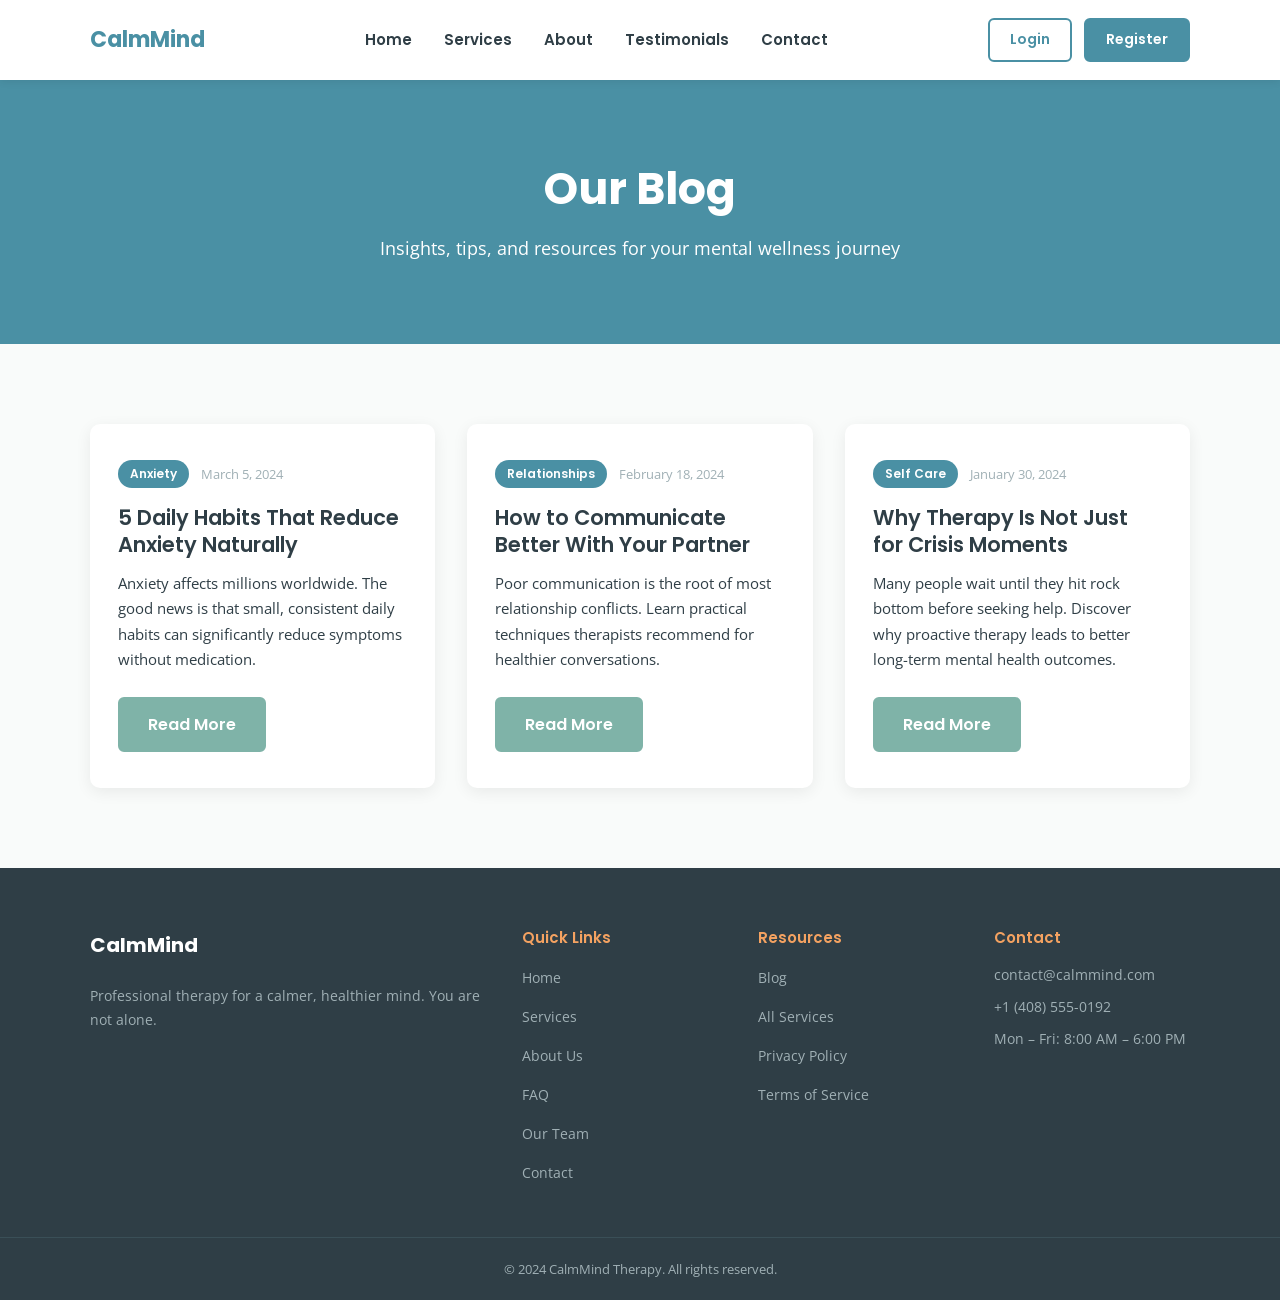
==== blog.html @ da73795f "first commit" ====
<!doctype html>
<html lang="en">
  <head>
    <meta charset="UTF-8" />
    <meta name="viewport" content="width=device-width, initial-scale=1.0" />
    <title>CalmMind Therapy</title>
    <link rel="stylesheet" href="css/styles.css" />
  </head>
  <body>
    <!--NAVBAR-->
    <nav class="navbar">
      <div class="container navbar-inner">
        <a href="index.html" class="logo">CalmMind</a>
        <button class="hamburger" id="hamburger">
          <span></span>
          <span></span>
          <span></span>
        </button>
        <ul class="nav-links" id="nav-links">
          <li><a href="index.html#home">Home</a></li>
          <li><a href="index.html#services">Services</a></li>
          <li><a href="index.html#about">About</a></li>
          <li><a href="index.html#testimonials">Testimonials</a></li>
          <li><a href="index.html#contact">Contact</a></li>
        </ul>
        <div class="nav-auth">
          <a href="#" class="btn-auth btn-login">Login</a>
          <a href="#" class="btn-auth btn-register">Register</a>
        </div>
      </div>
    </nav>

    <!-- PAGE HERO -->
    <section class="page-hero">
      <div class="container">
        <h1>Our Blog</h1>
        <p>Insights, tips, and resources for your mental wellness journey</p>
      </div>
    </section>

    <!-- BLOG POSTS -->
    <section class="section">
      <div class="container">
        <div class="blog-grid">
          <article class="blog-card">
            <div class="blog-meta">
              <span class="blog-tag">Anxiety</span>
              <span class="blog-date">March 5, 2024</span>
            </div>
            <h3>5 Daily Habits That Reduce Anxiety Naturally</h3>
            <p>
              Anxiety affects millions worldwide. The good news is that small,
              consistent daily habits can significantly reduce symptoms without
              medication.
            </p>
            <a href="#" class="btn btn-primary">Read More</a>
          </article>

          <article class="blog-card">
            <div class="blog-meta">
              <span class="blog-tag">Relationships</span>
              <span class="blog-date">February 18, 2024</span>
            </div>
            <h3>How to Communicate Better With Your Partner</h3>
            <p>
              Poor communication is the root of most relationship conflicts.
              Learn practical techniques therapists recommend for healthier
              conversations.
            </p>
            <a href="#" class="btn btn-primary">Read More</a>
          </article>

          <article class="blog-card">
            <div class="blog-meta">
              <span class="blog-tag">Self Care</span>
              <span class="blog-date">January 30, 2024</span>
            </div>
            <h3>Why Therapy Is Not Just for Crisis Moments</h3>
            <p>
              Many people wait until they hit rock bottom before seeking help.
              Discover why proactive therapy leads to better long-term mental
              health outcomes.
            </p>
            <a href="#" class="btn btn-primary">Read More</a>
          </article>
        </div>
      </div>
    </section>
    <!-- FOOTER -->
    <footer class="footer">
      <div class="container footer-inner">
        <div class="footer-brand">
          <a href="index.html" class="logo">CalmMind</a>
          <p>
            Professional therapy for a calmer, healthier mind. You are not
            alone.
          </p>
        </div>

        <div class="footer-links">
          <h3>Quick Links</h3>
          <ul>
            <li><a href="index.html#home">Home</a></li>
            <li><a href="services.html">Services</a></li>
            <li><a href="index.html#about">About Us</a></li>
            <li><a href="index.html#faq">FAQ</a></li>
            <li><a href="index.html#team">Our Team</a></li>
            <li><a href="index.html#contact">Contact</a></li>
          </ul>
        </div>

        <div class="footer-links">
          <h3>Resources</h3>
          <ul>
            <li><a href="blog.html">Blog</a></li>
            <li><a href="services.html">All Services</a></li>
            <li><a href="privacy.html">Privacy Policy</a></li>
            <li><a href="terms.html">Terms of Service</a></li>
          </ul>
        </div>

        <div class="footer-contact">
          <h3>Contact</h3>
          <p>contact@calmmind.com</p>
          <p>+1 (408) 555-0192</p>
          <p>Mon – Fri: 8:00 AM – 6:00 PM</p>
        </div>
      </div>
      <div class="footer-bottom">
        <p>© 2024 CalmMind Therapy. All rights reserved.</p>
      </div>
    </footer>

    <script src="js/script.js"></script>
  </body>
</html>
---- css/styles.css ----
/*GOOGLE FONTS*/
@import url('https://fonts.googleapis.com/css2?family=Poppins:wght@400;600;700&family=Open+Sans:wght@400;600&display=swap');

/*CSS VARIABLES*/
:root {
    --primary:   #4A90A4;
    --secondary:  #7FB3A8;
    --accent:     #F4A261;
    --bg:         #F9FBFA;
    --text:       #2F3E46;
    --white:      #FFFFFF;

    --font-heading: 'Poppins', sans-serif;
    --font-body:    'Open Sans', sans-serif;
}

/*RESET*/
* {
    margin: 0;
    padding: 0;
    box-sizing: border-box;
}

/*BASE*/
body {
    font-family: var(--font-body);
    background-color: var(--bg);
    color: var(--text);
    font-size: 17px;
    line-height: 1.7;
}

/*TYPOGRAPHY*/
h1, h2, h3 {
    font-family: var(--font-heading);
    color: var(--text);
    line-height: 1.3;
}

h1 { font-size: 44px; font-weight: 700; }
h2 { font-size: 30px; font-weight: 600; }
h3 { font-size: 21px; font-weight: 600; }

p  { font-size: 17px; margin-bottom: 1rem; }

small, .small-text { font-size: 14px; }

/* BUTTONS*/
.btn {
  display: inline-block;
  padding: 12px 28px;
  border-radius: 6px;
  font-family: var(--font-heading);
  font-size: 16px;
  font-weight: 600;
  cursor: pointer;
  text-decoration: none;
  border: none;
  transition: background-color 0.3s ease;
}

.btn-primary {
  background-color: var(--secondary);
  color: var(--white);
  border: 2px solid var(--secondary);
}

.btn-primary:hover {
  background-color: transparent;
  color: var(--white);
  border-color: var(--white);
}

/* LAYOUT UTILITIES*/
.container {
  width: 90%;
  max-width: 1100px;
  margin: 0 auto;
}

.section {
  padding: 80px 0;
}

.section-title {
  text-align: center;
  margin-bottom: 48px;
}

.section-title h2 {
  margin-bottom: 12px;
}

.section-title p {
  color: var(--secondary);
  font-size: 17px;
}

/*NAVBAR*/
.navbar {
  background-color: var(--white);
  padding: 18px 0;
  position: sticky;
  top: 0;
  z-index: 100;
  box-shadow: 0 2px 8px rgba(0, 0, 0, 0.07);
}

.navbar-inner {
  display: flex;
  justify-content: space-between;
  align-items: center;
}

.logo {
  font-family: var(--font-heading);
  font-size: 22px;
  font-weight: 700;
  color: var(--primary);
  text-decoration: none;
}

.nav-links {
  display: flex;
  gap: 32px;
  list-style: none;
}

.nav-links a {
  text-decoration: none;
  color: var(--text);
  font-family: var(--font-heading);
  font-size: 15px;
  font-weight: 600;
  transition: color 0.3s ease;
}

.nav-links a:hover {
  color: var(--accent);
}

/* ===== NAV AUTH ===== */
.nav-auth {
  display: flex;
  gap: 12px;
  align-items: center;
}

.btn-auth {
  font-family: var(--font-heading);
  font-size: 14px;
  font-weight: 600;
  padding: 8px 20px;
  border-radius: 6px;
  text-decoration: none;
  transition: all 0.3s ease;
}

.btn-login {
  color: var(--primary);
  border: 2px solid var(--primary);
}

.btn-login:hover {
  background-color: var(--primary);
  color: var(--white);
}

.btn-register {
  background-color: var(--primary);
  color: var(--white);
  border: 2px solid var(--primary);
}

.btn-register:hover {
  background-color: var(--secondary);
  border-color: var(--secondary);
}

.hamburger {
  display: none;
}

/*HERO*/
.hero {
  background-color: var(--primary);
  padding: 80px 0;
  text-align: center;
}

.hero-icon {
  font-size: 64px;
  margin-bottom: 20px;
}

.hero h1 {
  color: var(--white);
  margin-bottom: 20px;
}

.hero h1 span {
  color: var(--accent);
}

.hero p {
  color: var(--white);
  font-size: 18px;
  margin-bottom: 40px;
  max-width: 620px;
  margin-left: auto;
  margin-right: auto;
}

.hero-buttons {
  display: flex;
  justify-content: center;
  gap: 16px;
  flex-wrap: wrap;
}

.btn-outline {
  background-color: transparent;
  color: var(--white);
  border: 2px solid var(--white);
}

.btn-outline:hover {
  background-color: var(--white);
  color: var(--primary);
}

.btn-accent {
  background-color: var(--accent);
  color: var(--white);
  border: 2px solid var(--accent);
}

.btn-accent:hover {
  background-color: transparent;
  color: var(--white);
}

/*SERVICES*/
.services-grid {
  display: grid;
  grid-template-columns: repeat(3, 1fr);
  gap: 32px;
}

.service-card {
  background-color: var(--white);
  border-radius: 10px;
  padding: 36px 28px;
  text-align: center;
  box-shadow: 0 4px 16px rgba(0,0,0,0.07);
  transition: transform 0.3s ease;
}

.service-card:hover {
  transform: translateY(-6px);
}

.service-card h3 {
  margin-bottom: 16px;
  color: var(--primary);
}

.service-card p {
  margin-bottom: 24px;
}

/* ABOUT */
.about-inner {
  display: flex;
  align-items: center;
  gap: 60px;
}

.about-text h2 {
  margin-bottom: 20px;
  color: var(--primary);
}

.about-text p {
  margin-bottom: 16px;
}

.about-stats {
  display: grid;
  grid-template-columns: repeat(2, 1fr);
  gap: 24px;
  min-width: 260px;
}

.stat {
  background-color: var(--white);
  border-radius: 10px;
  padding: 24px;
  text-align: center;
  box-shadow: 0 4px 12px rgba(0,0,0,0.07);
}

.stat h3 {
  color: var(--primary);
  font-size: 28px;
  margin-bottom: 6px;
}

.stat p {
  margin: 0;
  font-size: 14px;
}

/* TESTIMONIALS */
.testimonials-grid {
  display: grid;
  grid-template-columns: repeat(3, 1fr);
  gap: 32px;
}

.testimonial-card {
  background-color: var(--white);
  border-radius: 10px;
  padding: 36px 28px;
  box-shadow: 0 4px 16px rgba(0,0,0,0.07);
  border-left: 4px solid var(--accent);
}

.testimonial-card p {
  font-style: italic;
  margin-bottom: 16px;
}

.testimonial-card span {
  font-weight: 600;
  color: var(--primary);
  font-size: 14px;
}

/* ===== TEAM ===== */
.team-grid {
  display: grid;
  grid-template-columns: repeat(4, 1fr);
  gap: 32px;
}

.team-card {
  background-color: var(--white);
  border-radius: 10px;
  padding: 28px 20px;
  text-align: center;
  box-shadow: 0 4px 16px rgba(0,0,0,0.07);
  transition: transform 0.3s ease;
}

.team-card:hover {
  transform: translateY(-6px);
}

.team-card img {
  width: 90px;
  height: 90px;
  border-radius: 50%;
  object-fit: cover;
  margin-bottom: 16px;
  background-color: var(--bg);
  border: 3px solid var(--primary);
}

.team-card h3 {
  font-size: 16px;
  margin-bottom: 6px;
}

.team-role {
  display: block;
  font-size: 13px;
  color: var(--primary);
  font-weight: 600;
  margin-bottom: 10px;
}

.team-card p {
  font-size: 13px;
  color: #6b8a90;
  margin: 0;
}

/* ===== FAQ ===== */
.faq-list {
  max-width: 780px;
  margin: 0 auto;
}

.faq-item {
  background-color: var(--white);
  border-radius: 8px;
  margin-bottom: 16px;
  box-shadow: 0 2px 8px rgba(0,0,0,0.06);
  overflow: hidden;
}

.faq-question {
  width: 100%;
  background: none;
  border: none;
  padding: 20px 24px;
  text-align: left;
  font-family: var(--font-heading);
  font-size: 16px;
  font-weight: 600;
  color: var(--text);
  cursor: pointer;
  display: flex;
  justify-content: space-between;
  align-items: center;
  transition: color 0.3s ease;
}

.faq-question::after {
  content: '+';
  font-size: 22px;
  color: var(--primary);
  transition: transform 0.3s ease;
}

.faq-question.active {
  color: var(--primary);
}

.faq-question.active::after {
  transform: rotate(45deg);
}

.faq-answer {
  max-height: 0;
  overflow: hidden;
  transition: max-height 0.4s ease, padding 0.3s ease;
  padding: 0 24px;
}

.faq-answer.open {
  max-height: 300px;
  padding: 0 24px 20px;
}

.faq-answer p {
  font-size: 15px;
  line-height: 1.8;
  margin: 0;
}

.faq-answer a {
  color: var(--primary);
  font-weight: 600;
  text-decoration: none;
}

.faq-answer a:hover {
  color: var(--accent);
}

/* ===== CONTACT ===== */
.contact-inner {
  display: flex;
  gap: 60px;
  align-items: flex-start;
}

.contact-info {
  min-width: 280px;
}

.contact-info h3 {
  color: var(--primary);
  margin-bottom: 12px;
}

.contact-info > p {
  margin-bottom: 28px;
  font-size: 15px;
}

.contact-detail {
  display: flex;
  flex-direction: column;
  margin-bottom: 20px;
}

.detail-label {
  font-weight: 600;
  font-size: 14px;
  color: var(--accent);
  margin-bottom: 4px;
}

.contact-detail span:last-child {
  font-size: 15px;
  line-height: 1.6;
}

.contact-form {
  flex: 1;
}

.form-group {
  margin-bottom: 24px;
}

.form-group label {
  display: block;
  font-weight: 600;
  margin-bottom: 8px;
  font-size: 15px;
}

.form-group input,
.form-group select,
.form-group textarea {
  width: 100%;
  padding: 12px 16px;
  border: 1px solid #ccc;
  border-radius: 6px;
  font-family: var(--font-body);
  font-size: 15px;
  color: var(--text);
  background-color: var(--white);
  transition: border-color 0.3s ease;
}

.form-group input:focus,
.form-group select:focus,
.form-group textarea:focus {
  outline: none;
  border-color: var(--primary);
}

/* FOOTER */
.footer {
  background-color: var(--text);
  color: var(--white);
  padding: 60px 0 0;
}

.footer-inner {
  display: grid;
  grid-template-columns: 2fr 1fr 1fr 1fr;
  gap: 40px;
  padding-bottom: 40px;
}

.footer-brand .logo {
  color: var(--white);
  font-size: 20px;
  margin-bottom: 12px;
  display: inline-block;
}

.footer-brand p {
  font-size: 14px;
  color: #a0b0b5;
  margin-top: 10px;
}

.footer-links h3,
.footer-contact h3 {
  color: var(--accent);
  font-size: 15px;
  margin-bottom: 16px;
}

.footer-links ul {
  list-style: none;
}

.footer-links ul li {
  margin-bottom: 10px;
}

.footer-links a {
  text-decoration: none;
  color: #a0b0b5;
  font-size: 14px;
  transition: color 0.3s ease;
}

.footer-links a:hover {
  color: var(--white);
}

.footer-contact p {
  color: #a0b0b5;
  font-size: 14px;
  margin-bottom: 8px;
}

.footer-bottom {
  border-top: 1px solid #3a4f57;
  text-align: center;
  padding: 20px 0;
}

.footer-bottom p {
  font-size: 13px;
  color: #a0b0b5;
  margin: 0;
}

/* ===== PAGE HERO ===== */
.page-hero {
  background-color: var(--primary);
  padding: 80px 0;
  text-align: center;
}

.page-hero h1 {
  color: var(--white);
  margin-bottom: 16px;
}

.page-hero p {
  color: var(--white);
  font-size: 18px;
  margin: 0;
}

/* SERVICE DETAIL CARDS */
.service-detail-card {
  display: flex;
  justify-content: space-between;
  align-items: flex-start;
  background-color: var(--white);
  border-radius: 10px;
  padding: 48px;
  margin-bottom: 32px;
  box-shadow: 0 4px 16px rgba(0,0,0,0.07);
  gap: 40px;
}

.service-detail-text h2 {
  color: var(--primary);
  margin-bottom: 16px;
}

.service-detail-text p {
  margin-bottom: 16px;
}

.service-detail-text ul {
  margin: 0 0 24px 20px;
}

.service-detail-text ul li {
  margin-bottom: 8px;
  font-size: 15px;
}

.service-detail-tag {
  min-width: 120px;
  text-align: center;
}

.service-detail-tag span {
  background-color: var(--bg);
  color: var(--primary);
  font-family: var(--font-heading);
  font-weight: 700;
  font-size: 13px;
  padding: 8px 20px;
  border-radius: 20px;
  border: 2px solid var(--primary);
}

/* BLOG */
.blog-grid {
  display: grid;
  grid-template-columns: repeat(3, 1fr);
  gap: 32px;
}

.blog-card {
  background-color: var(--white);
  border-radius: 10px;
  padding: 36px 28px;
  box-shadow: 0 4px 16px rgba(0,0,0,0.07);
  transition: transform 0.3s ease;
}

.blog-card:hover {
  transform: translateY(-6px);
}

.blog-meta {
  display: flex;
  align-items: center;
  gap: 12px;
  margin-bottom: 16px;
}

.blog-tag {
  background-color: var(--primary);
  color: var(--white);
  font-size: 12px;
  font-weight: 600;
  padding: 4px 12px;
  border-radius: 20px;
  font-family: var(--font-heading);
}

.blog-date {
  font-size: 13px;
  color: #a0b0b5;
}

.blog-card h3 {
  color: var(--text);
  margin-bottom: 12px;
}

.blog-card p {
  margin-bottom: 24px;
  font-size: 15px;
}

/* LEGAL */
.legal-content {
  max-width: 780px;
  margin: 0 auto;
}

.legal-content h2 {
  color: var(--primary);
  margin-bottom: 12px;
  margin-top: 40px;
  font-size: 22px;
}

.legal-content h2:first-child {
  margin-top: 0;
}

.legal-content p {
  font-size: 16px;
  line-height: 1.8;
}

/* ===== RESPONSIVE ===== */

/* ===== TABLET (768px–1024px) ===== */
@media (max-width: 1024px) and (min-width: 769px) {

  .services-grid {
    grid-template-columns: repeat(2, 1fr);
  }

  .team-grid {
    grid-template-columns: repeat(2, 1fr);
  }

  .testimonials-grid {
    grid-template-columns: repeat(2, 1fr);
  }

  .footer-inner {
    grid-template-columns: 1fr 1fr;
    gap: 32px;
  }
}

/*MOBILE PHONES*/
@media (max-width: 768px) {

  /* TYPOGRAPHY */
  h1 { font-size: 32px; }
  h2 { font-size: 24px; }
  h3 { font-size: 18px; }

  /* NAVBAR */
  .nav-links {
    display: none;
  }

  /* AUTH BUTTONS */
  .nav-auth {
    display: none;
  }

  /* HAMBURGER */
  .hamburger {
    display: flex;
    flex-direction: column;
    gap: 5px;
    background: none;
    border: none;
    cursor: pointer;
    padding: 4px;
  }

  .hamburger span {
    display: block;
    width: 25px;
    height: 3px;
    background-color: var(--primary);
    border-radius: 3px;
  }

  .nav-links.open {
    display: flex;
    flex-direction: column;
    position: absolute;
    top: 64px;
    left: 0;
    width: 100%;
    background-color: var(--white);
    padding: 20px;
    box-shadow: 0 4px 12px rgba(0,0,0,0.1);
    gap: 16px;
    z-index: 99;
  }

  /* HERO */
  .hero {
    padding: 20px 0;
  }

  /* PAGE HERO */
  .page-hero {
    padding: 60px 0px;
  }

  /* HERO ICON */
  .hero-icon {
    font-size: 48px;
  }

  /* SERVICES */
  .services-grid {
    grid-template-columns: 1fr;
  }

  /* ABOUT */
  .about-inner {
    flex-direction: column;
  }

  .about-stats {
    width: 100%;
  }

  /* TESTIMONIALS */
  .testimonials-grid {
    grid-template-columns: 1fr;
  }

  /* TEAM */
  .team-grid {
    grid-template-columns: repeat(2, 1fr);
  }

  /* CONTACT */
  .contact-inner {
    flex-direction: column;
  }

  .contact-info {
    text-align: center;
  }

  .contact-detail {
    align-items: center;
  }

  /* FOOTER */
  .footer-inner {
    grid-template-columns: 1fr;
    gap: 32px;
  }

  .footer-brand,
  .footer-links,
  .footer-contact {
    text-align: center;
  }

  .footer-links ul {
    padding: 0;
  }

  /* SERVICES PAGE */
  .service-detail-card {
    flex-direction: column;
  }

  /* BLOG */
  .blog-grid {
    grid-template-columns: 1fr;
  }

}
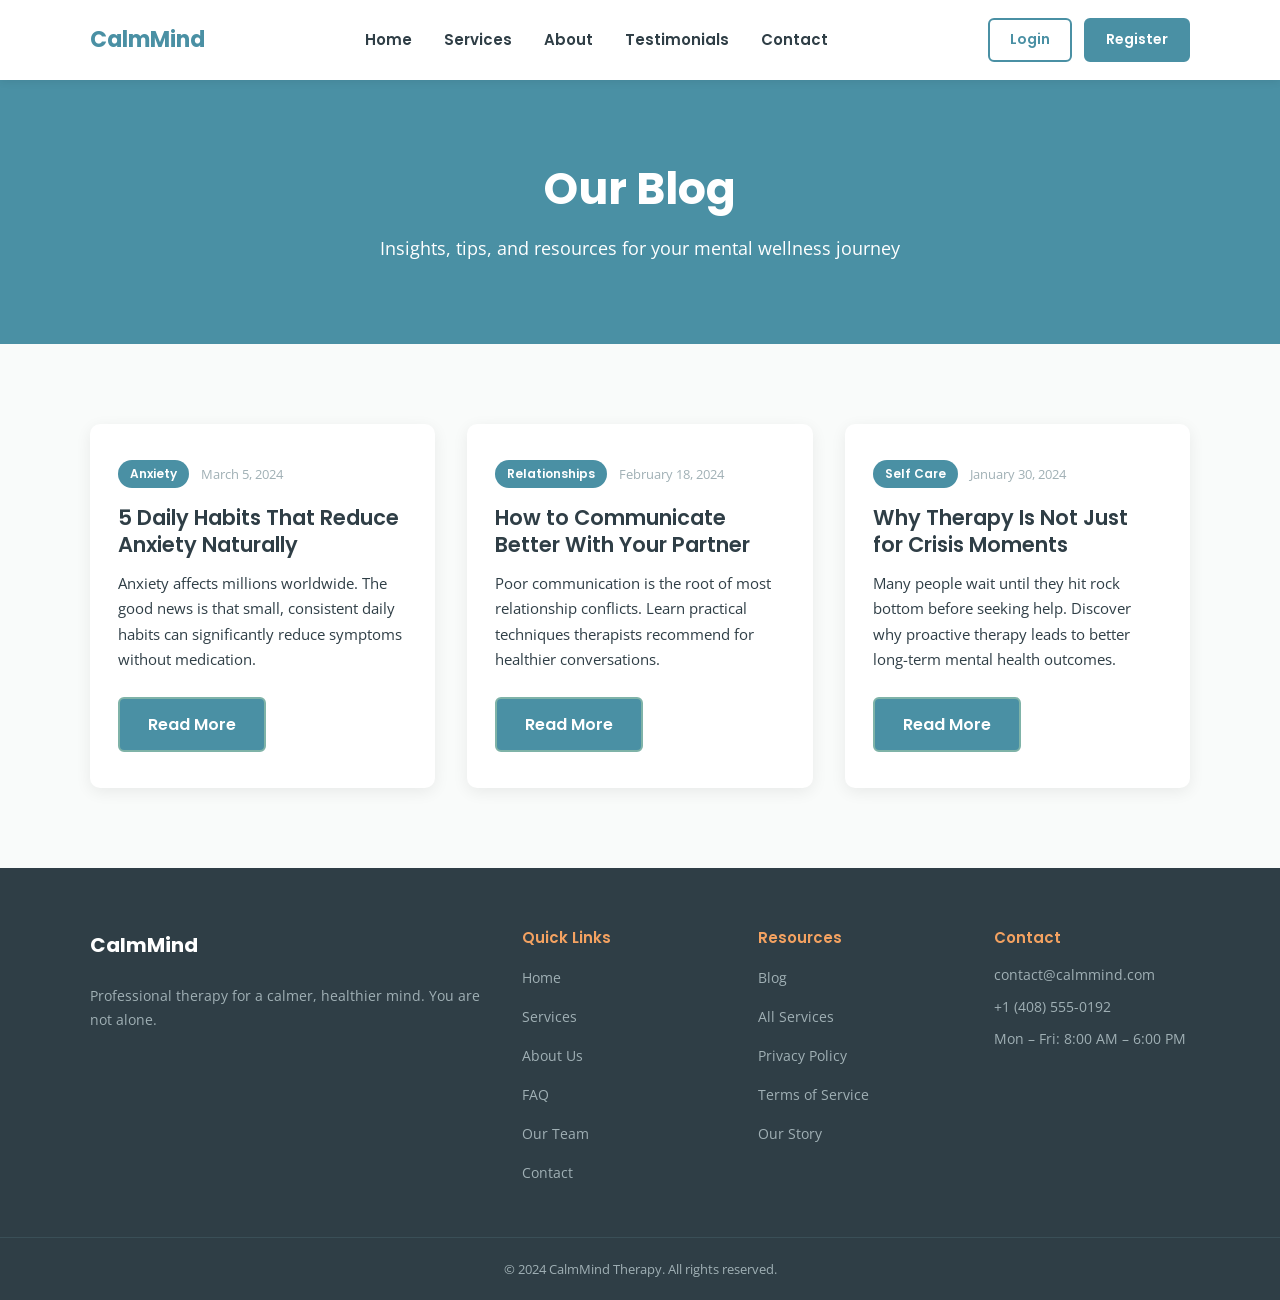
==== commit 90dbc3af: "add about page and update styles" ====
--- a/blog.html
+++ b/blog.html
@@ -116,6 +116,7 @@
             <li><a href="services.html">All Services</a></li>
             <li><a href="privacy.html">Privacy Policy</a></li>
             <li><a href="terms.html">Terms of Service</a></li>
+            <li><a href="about.html">Our Story</a></li>
           </ul>
         </div>
 
--- a/css/styles.css
+++ b/css/styles.css
@@ -60,7 +60,7 @@
 }
 
 .btn-primary {
-  background-color: var(--secondary);
+  background-color: var(--primary);
   color: var(--white);
   border: 2px solid var(--secondary);
 }
@@ -80,6 +80,10 @@
 
 .section {
   padding: 80px 0;
+}
+
+.bg-soft {
+  background-color: #EEF5F3;
 }
 
 .section-title {
@@ -669,6 +673,174 @@
   padding: 8px 20px;
   border-radius: 20px;
   border: 2px solid var(--primary);
+}
+
+/* ===== ABOUT PAGE ===== */
+.about-quote {
+  max-width: 700px;
+  margin: 0 auto;
+  text-align: center;
+}
+
+.about-quote blockquote {
+  font-family: var(--font-heading);
+  font-size: 22px;
+  font-style: italic;
+  color: var(--primary);
+  line-height: 1.6;
+  margin-bottom: 12px;
+}
+
+.about-quote cite {
+  font-size: 14px;
+  color: var(--secondary);
+}
+
+.about-stats-full {
+  display: grid;
+  grid-template-columns: repeat(6, 1fr);
+  gap: 24px;
+}
+
+.mission-grid {
+  display: grid;
+  grid-template-columns: repeat(3, 1fr);
+  gap: 32px;
+}
+
+.mission-card {
+  background-color: var(--white);
+  border-radius: 10px;
+  padding: 36px 28px;
+  text-align: center;
+  box-shadow: 0 4px 16px rgba(0,0,0,0.07);
+}
+
+.mission-icon {
+  font-size: 40px;
+  margin-bottom: 16px;
+}
+
+.mission-card h3 {
+  color: var(--primary);
+  margin-bottom: 12px;
+}
+
+.value-item {
+  margin-bottom: 32px;
+  padding-bottom: 32px;
+  border-bottom: 1px solid #e0ebe8;
+}
+
+.value-item:last-child {
+  border-bottom: none;
+}
+
+.value-item h3 {
+  color: var(--primary);
+  margin-bottom: 10px;
+}
+
+/* TIMELINE */
+.timeline {
+  max-width: 780px;
+  margin: 0 auto;
+  position: relative;
+}
+
+.timeline::before {
+  content: '';
+  position: absolute;
+  left: 90px;
+  top: 0;
+  bottom: 0;
+  width: 2px;
+  background-color: var(--secondary);
+}
+
+.timeline-item {
+  display: flex;
+  gap: 40px;
+  margin-bottom: 40px;
+  align-items: flex-start;
+}
+
+.timeline-year {
+  min-width: 80px;
+  font-family: var(--font-heading);
+  font-weight: 700;
+  font-size: 15px;
+  color: var(--white);
+  background-color: var(--primary);
+  padding: 6px 10px;
+  border-radius: 6px;
+  text-align: center;
+}
+
+.timeline-content h3 {
+  color: var(--primary);
+  margin-bottom: 6px;
+}
+
+.timeline-content p {
+  font-size: 15px;
+  margin: 0;
+}
+
+/* STAT HIGHLIGHT */
+.stat-highlight {
+  display: flex;
+  gap: 32px;
+  margin-top: 32px;
+  justify-content: center;
+  flex-wrap: wrap;
+}
+
+.stat-highlight-item {
+  text-align: center;
+  background-color: var(--white);
+  border-radius: 10px;
+  padding: 24px 32px;
+  box-shadow: 0 4px 12px rgba(0,0,0,0.07);
+}
+
+.stat-highlight-item strong {
+  display: block;
+  font-size: 32px;
+  color: var(--primary);
+  font-family: var(--font-heading);
+}
+
+.stat-highlight-item span {
+  font-size: 13px;
+  color: #6b8a90;
+}
+
+/* ABOUT CTA */
+.about-cta {
+  text-align: center;
+  max-width: 620px;
+  margin: 0 auto;
+}
+
+.about-cta h2 {
+  color: var(--primary);
+  margin-bottom: 16px;
+}
+
+.about-cta p {
+  margin-bottom: 32px;
+}
+
+.btn-outline-dark {
+  background-color: transparent;
+  color: var(--primary);
+  border: 2px solid var(--primary);
+}
+
+.btn-outline-dark:hover {
+  background-color: var(--primary);
+  color: var(--white);
 }
 
 /* BLOG */
